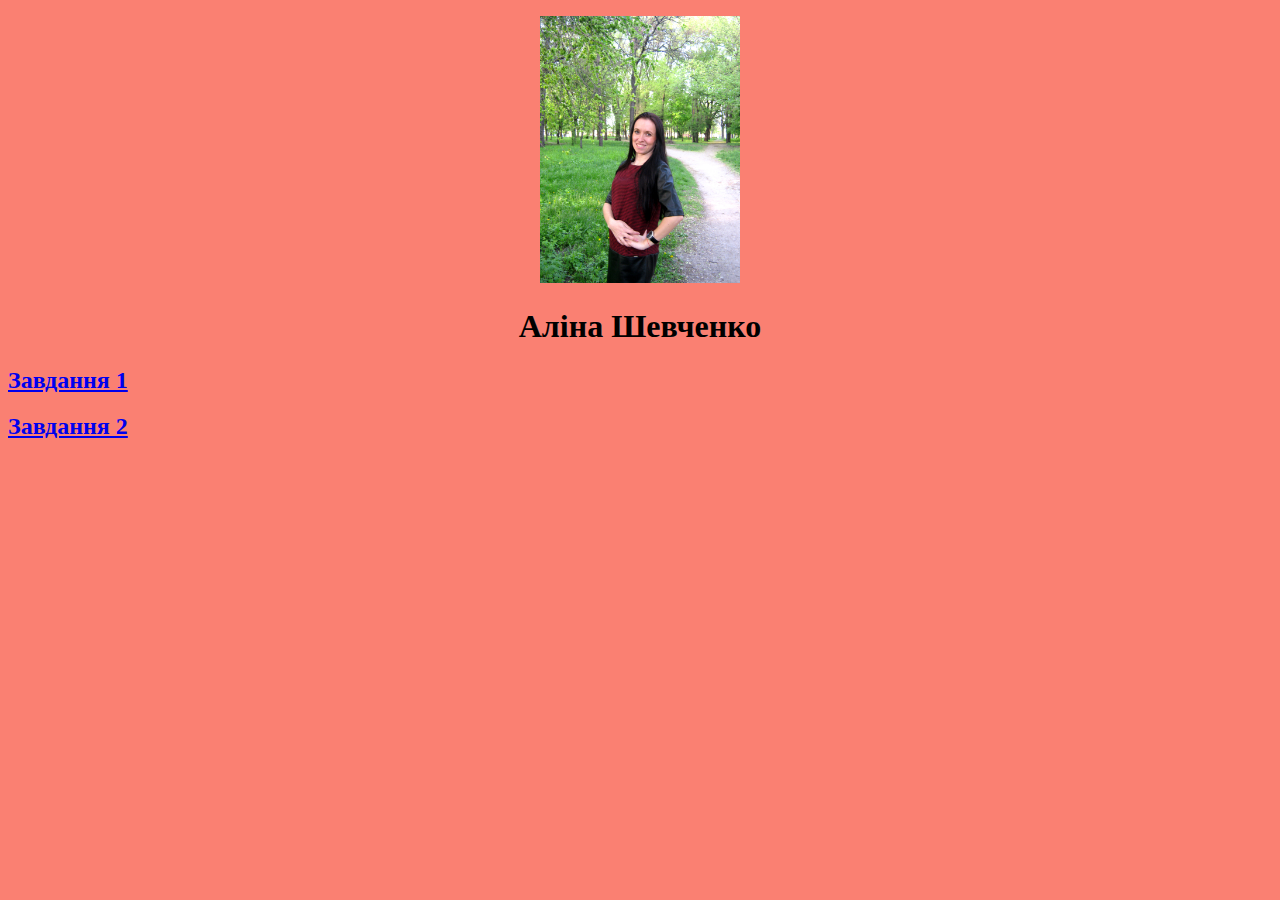
==== index.html @ 4a482d64 "Update index.html" ====
<!DOCTYPE html>
<html lang="uk">
<head>
	<meta charset="UTF-8">
	<title>Document</title>
	<style type="text/css">
	body {background-color: #FA8072}
		h1 {color: black;
		} 
		h2 {color: blue;
		} 
   		.text {
   		text-align: center; /* Вирівнювання по центру */ 
   		}
   		.fig {
    	text-align: center; /* Выравнивание по центру */ 
  		}
	</style>
</head>
<body>
	<p class="fig"><img src="IMG_4782.JPG" width="200px"> </p>
	<h1 class="text">Аліна Шевченко</h1>
	<h2><a href="Завдання1.html">Завдання 1</a></h2>
	<h2><a href="Завдання2.html">Завдання 2</a></h2>
</body>
</html>
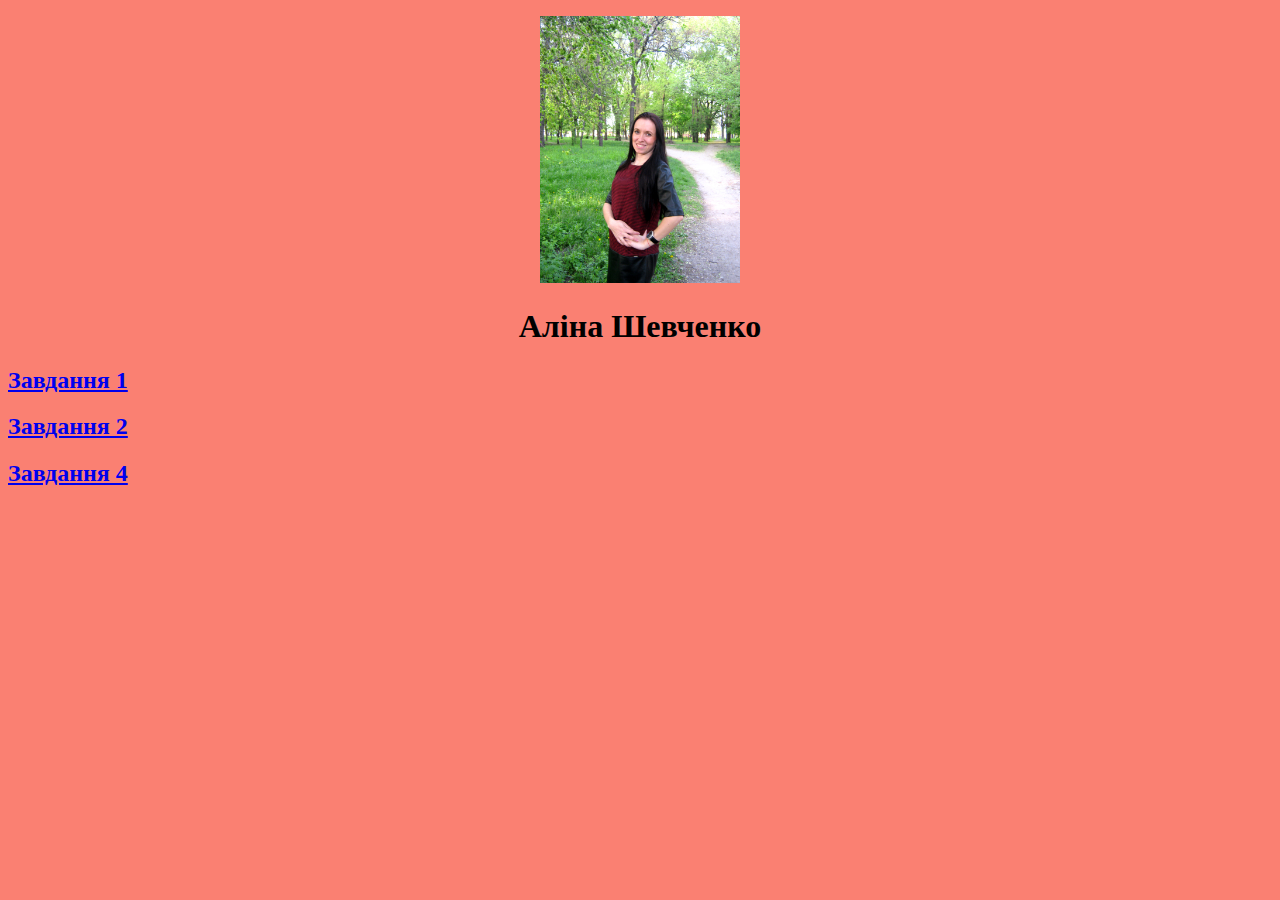
==== commit d0f988e5: "Update index.html" ====
--- a/index.html
+++ b/index.html
@@ -22,5 +22,6 @@
 	<h1 class="text">Аліна Шевченко</h1>
 	<h2><a href="Завдання1.html">Завдання 1</a></h2>
 	<h2><a href="Завдання2.html">Завдання 2</a></h2>
+	<h2><a href="Завдання 4.html">Завдання 4</a></h2>
 </body>
 </html>
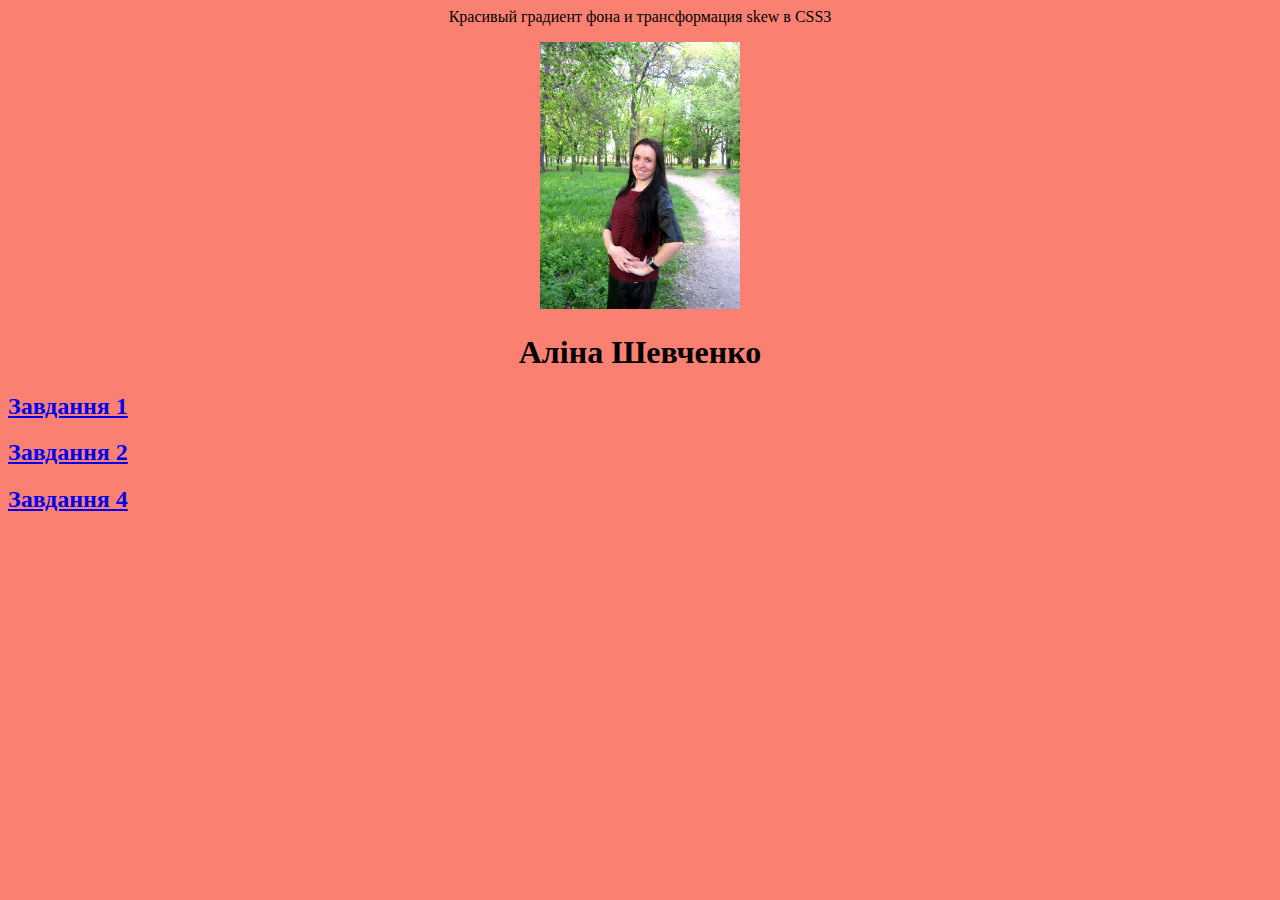
==== commit ad683484: "Update index.html" ====
--- a/index.html
+++ b/index.html
@@ -3,6 +3,7 @@
 <head>
 	<meta charset="UTF-8">
 	<title>Document</title>
+	<link rel="stylesheet" type="text/css" href="2.css">
 	<style type="text/css">
 	body {background-color: #FA8072}
 		h1 {color: black;
@@ -18,6 +19,13 @@
 	</style>
 </head>
 <body>
+	<div class="mainblock">
+	    <div class="mylayer1"></div>
+	    <div class="mylayer2"></div>  
+	    <div class="mylayer3"></div>
+	    <div class="mylayer4"></div>
+	    <div class="text">Красивый градиент фона и трансформация skew в CSS3</div>      
+  	</div>
 	<p class="fig"><img src="IMG_4782.JPG" width="200px"> </p>
 	<h1 class="text">Аліна Шевченко</h1>
 	<h2><a href="Завдання1.html">Завдання 1</a></h2>
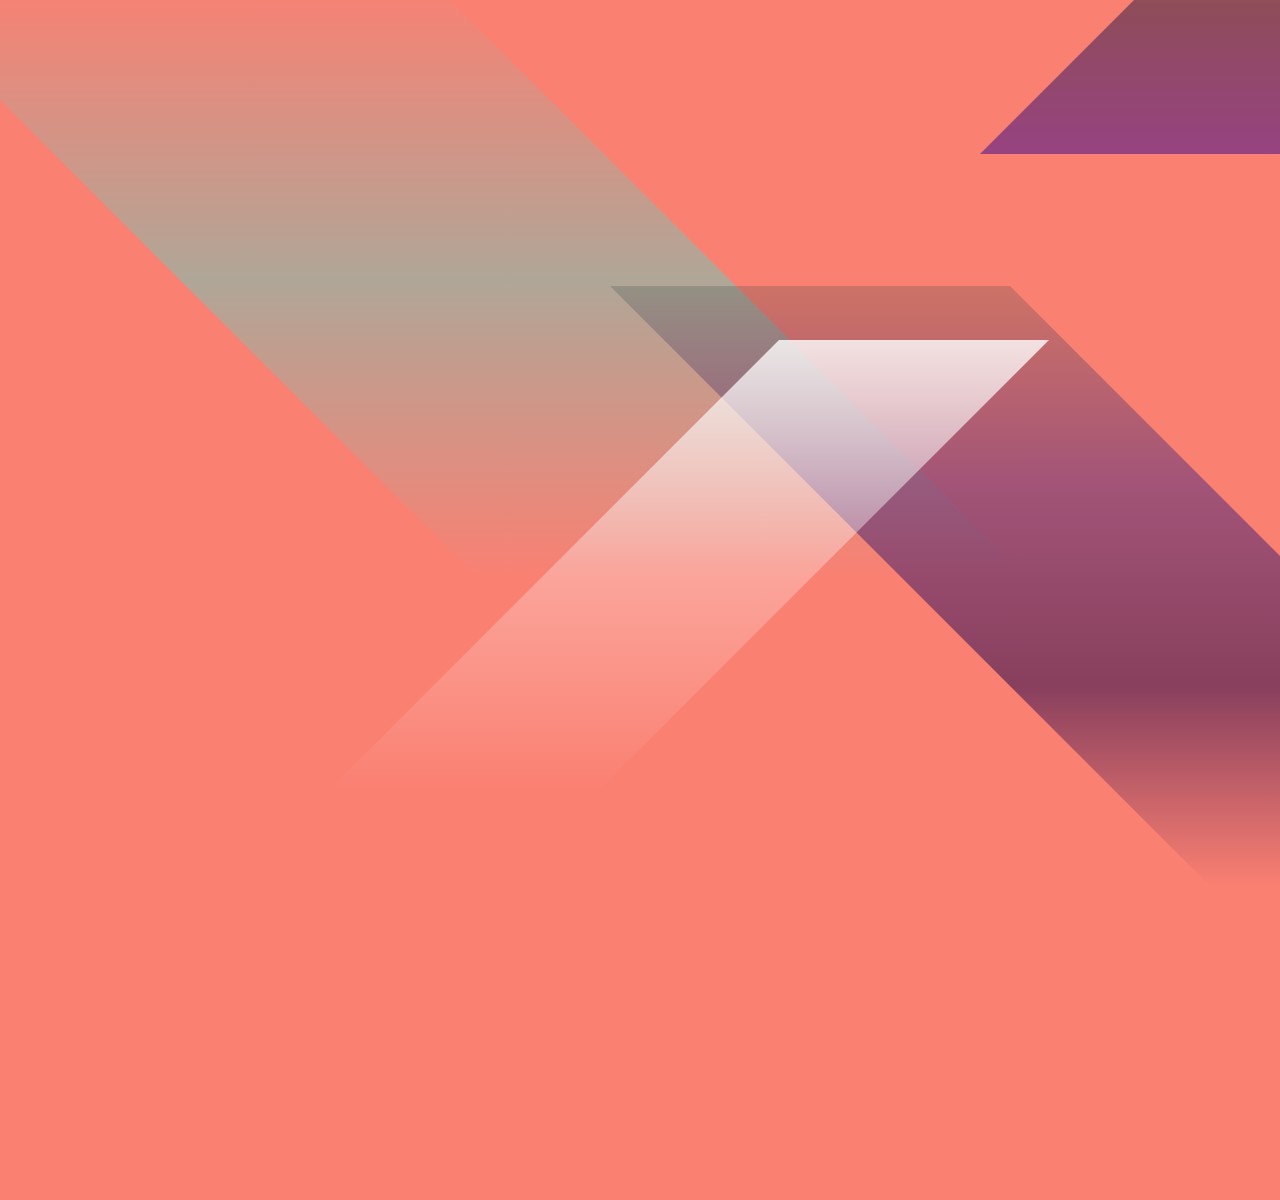
==== commit 62d2097a: "Update index.html" ====
--- a/index.html
+++ b/index.html
@@ -25,11 +25,11 @@
 	    <div class="mylayer3"></div>
 	    <div class="mylayer4"></div>
 	    <div class="text">Красивый градиент фона и трансформация skew в CSS3</div>      
-  	</div>
 	<p class="fig"><img src="IMG_4782.JPG" width="200px"> </p>
 	<h1 class="text">Аліна Шевченко</h1>
 	<h2><a href="Завдання1.html">Завдання 1</a></h2>
 	<h2><a href="Завдання2.html">Завдання 2</a></h2>
 	<h2><a href="Завдання 4.html">Завдання 4</a></h2>
+	</div>
 </body>
 </html>
--- a/2.css
+++ b/2.css
@@ -0,0 +1,61 @@
+* { 
+	margin: 0;
+	padding: 0;
+	border: 0;
+}
+body {
+	background: #000;
+}	
+.mainblock {
+	background: none;
+	margin: 250px auto;
+	width: 1800px;
+	height: 700px  
+}
+.mylayer1 {
+	width: 550px;
+	height: 600px;
+	float: left;
+	margin: -15% 0% 0 10%;
+	transform: skew(45deg, 0deg);
+}
+	 
+.mylayer2 {
+	width: 400px;
+	height: 600px;
+	float: left;
+	margin: 2% 0% 0% 10%;
+	transform: skew(45deg, 0deg);
+}
+	 
+.mylayer3 { 
+	width: 270px;
+	height: 450px;
+	float: left;
+	margin: 5% 0% 0% -42%;
+	transform: skew(-45deg, 0deg);
+}
+	 
+.mylayer4 { 
+	width: 350px;
+	height: 300px;
+	float: left;
+	margin: -22% 0% 0% -10%;
+	transform: skew(-45deg, 0deg);
+}
+/*rgba(229,243,12,0), rgba(243,61,12,0.4), rgba(12,99,243,0)*/
+.mylayer1 {
+	background: linear-gradient(to bottom, rgba(0,250,154,0), rgba(64,224,208,0.4), rgba(176, 196, 222, 0));
+}
+	
+.mylayer2 {
+	background: linear-gradient(to bottom, rgba(30,60,55,0.2), rgba(75,40,125,0.5), rgba(60,20,80,0.6),rgba(0,0,0,0));
+}
+	 
+.mylayer3 { 
+	background: linear-gradient(to top, rgba(0,0,0,0), rgba(255,255,255,0.3), rgba(255,255,255,0.8));
+}
+	 
+.mylayer4 { 
+	background: linear-gradient(to bottom, rgba(0,0,0,0), rgba(35,25,65,0.5), rgba(140,60,130,0.9));
+}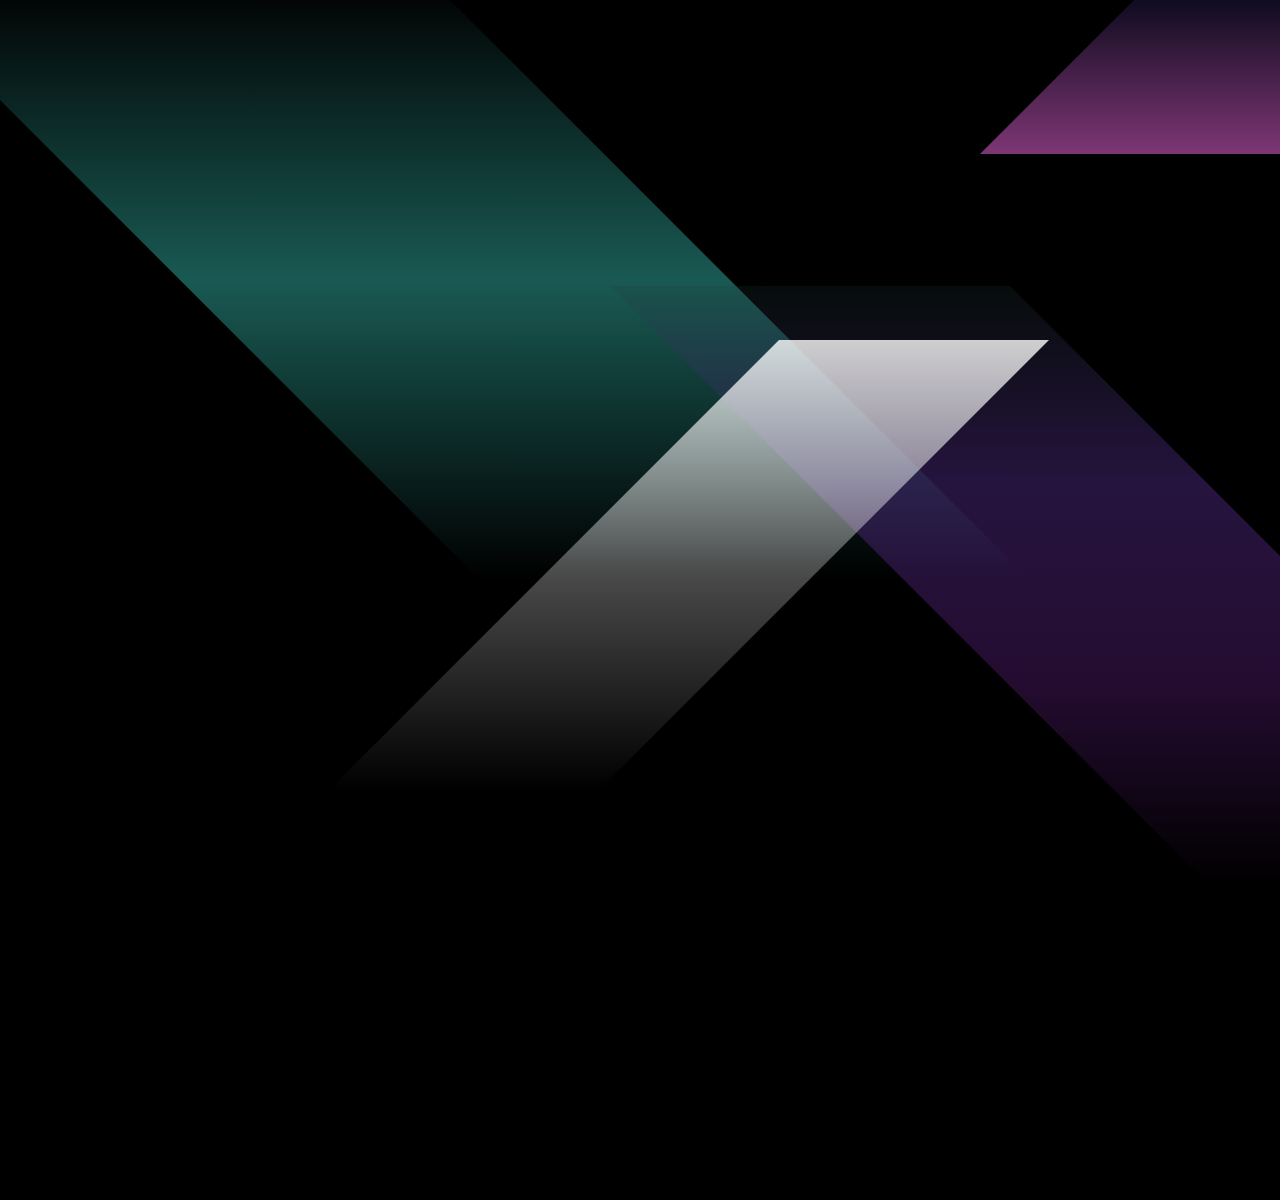
==== commit 96f07af4: "Update index.html" ====
--- a/index.html
+++ b/index.html
@@ -5,7 +5,6 @@
 	<title>Document</title>
 	<link rel="stylesheet" type="text/css" href="2.css">
 	<style type="text/css">
-	body {background-color: #FA8072}
 		h1 {color: black;
 		} 
 		h2 {color: blue;
